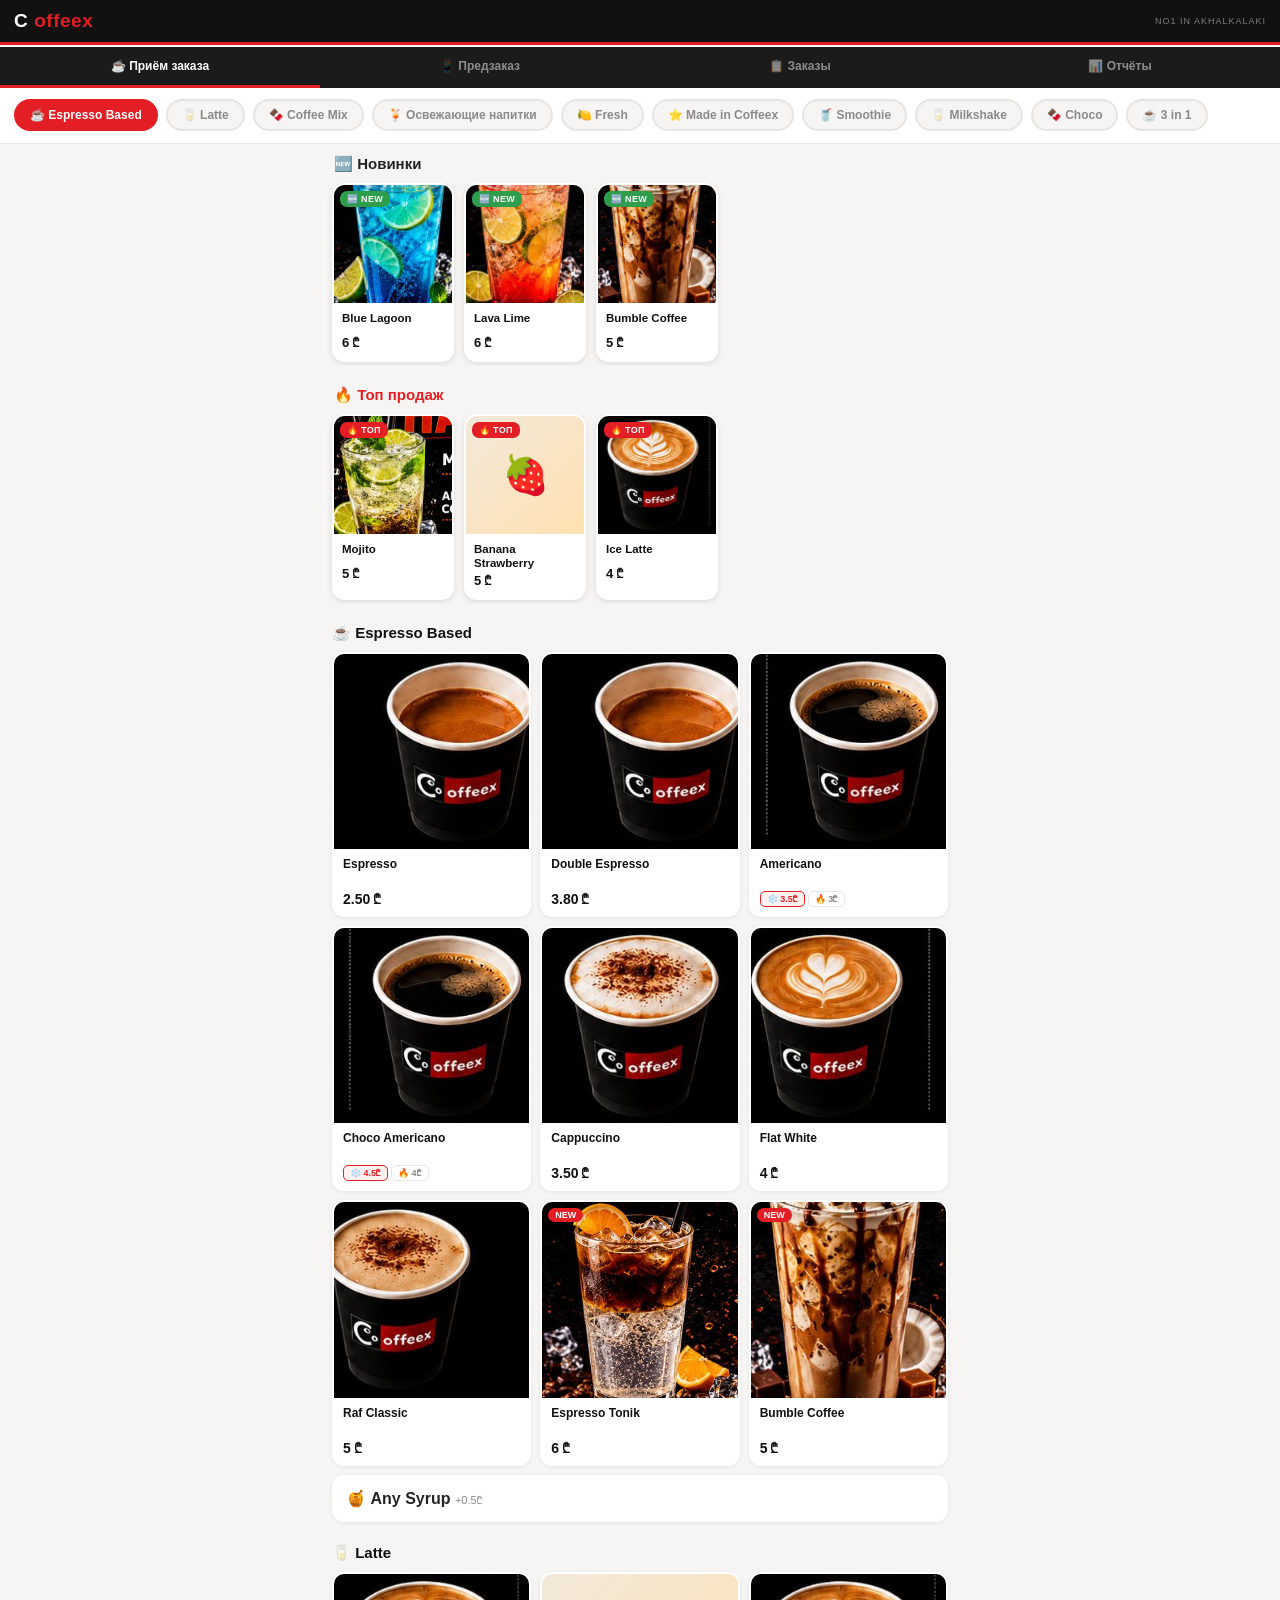
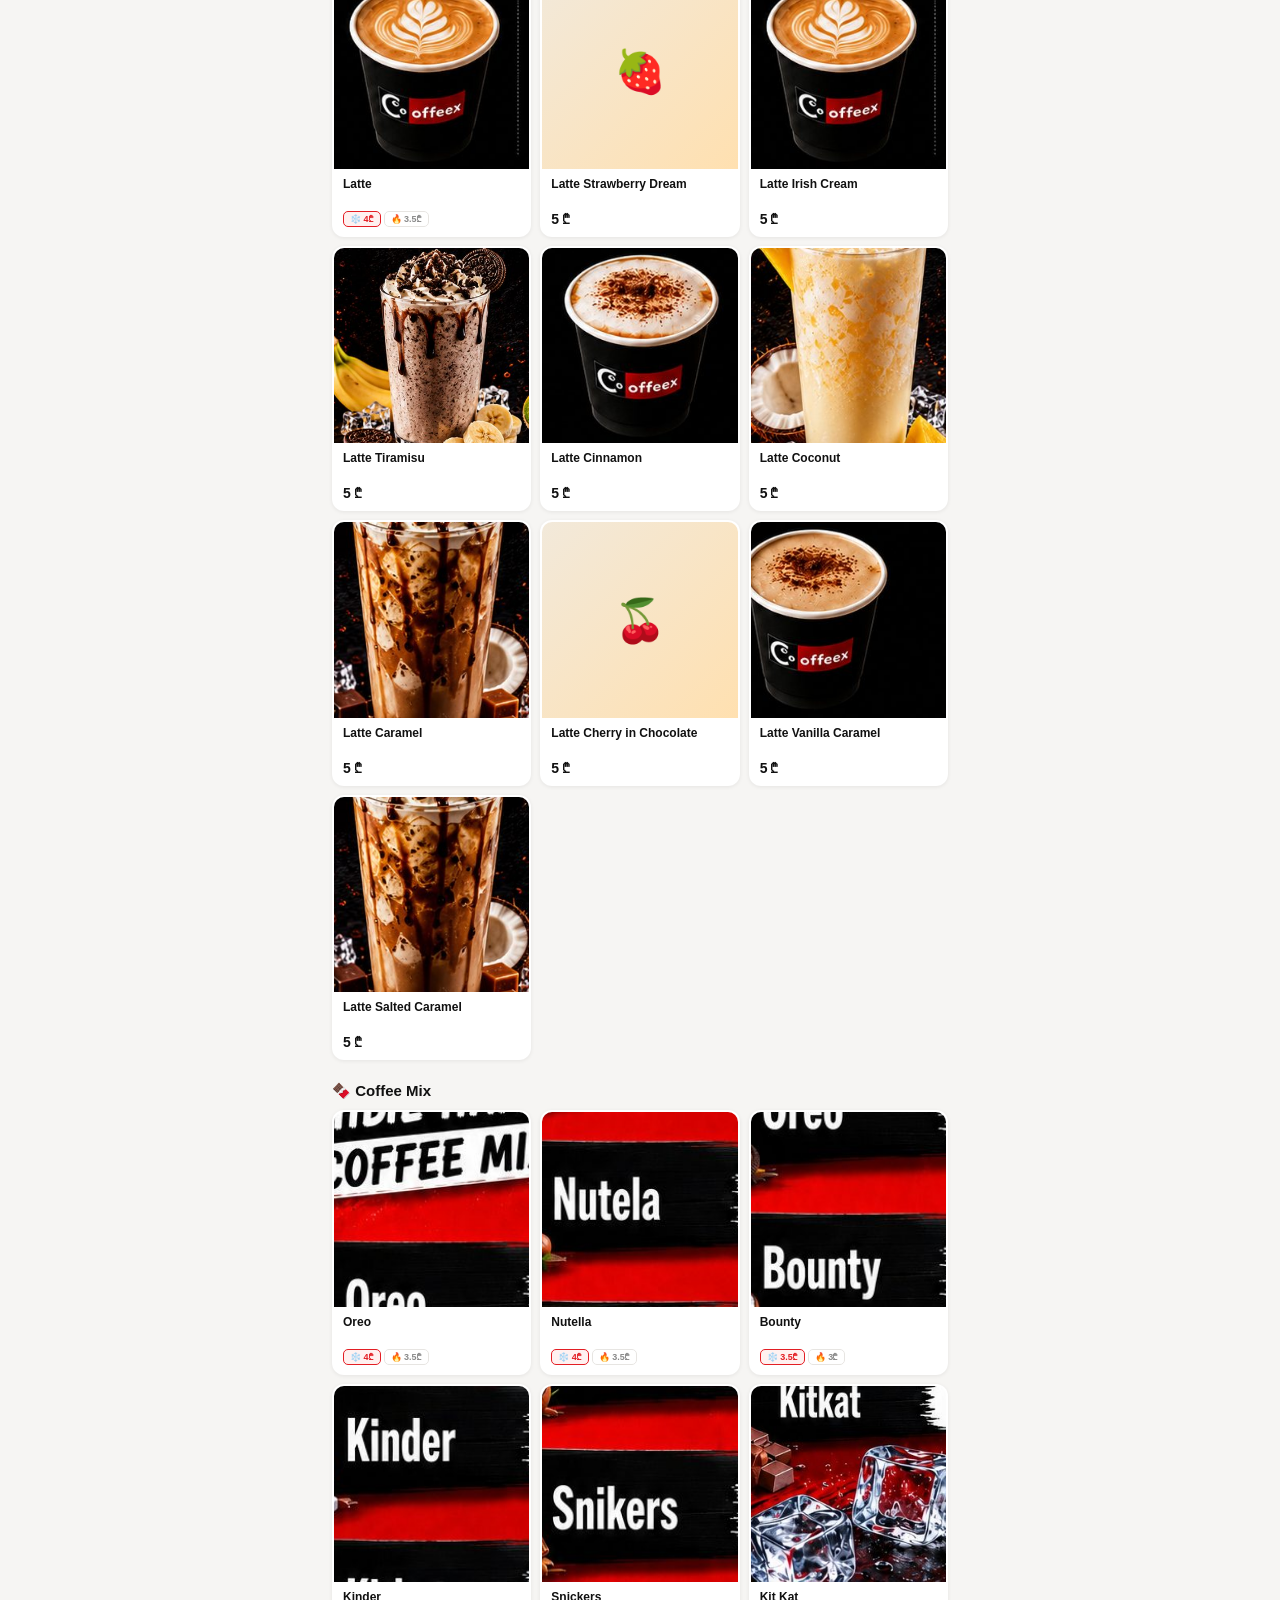
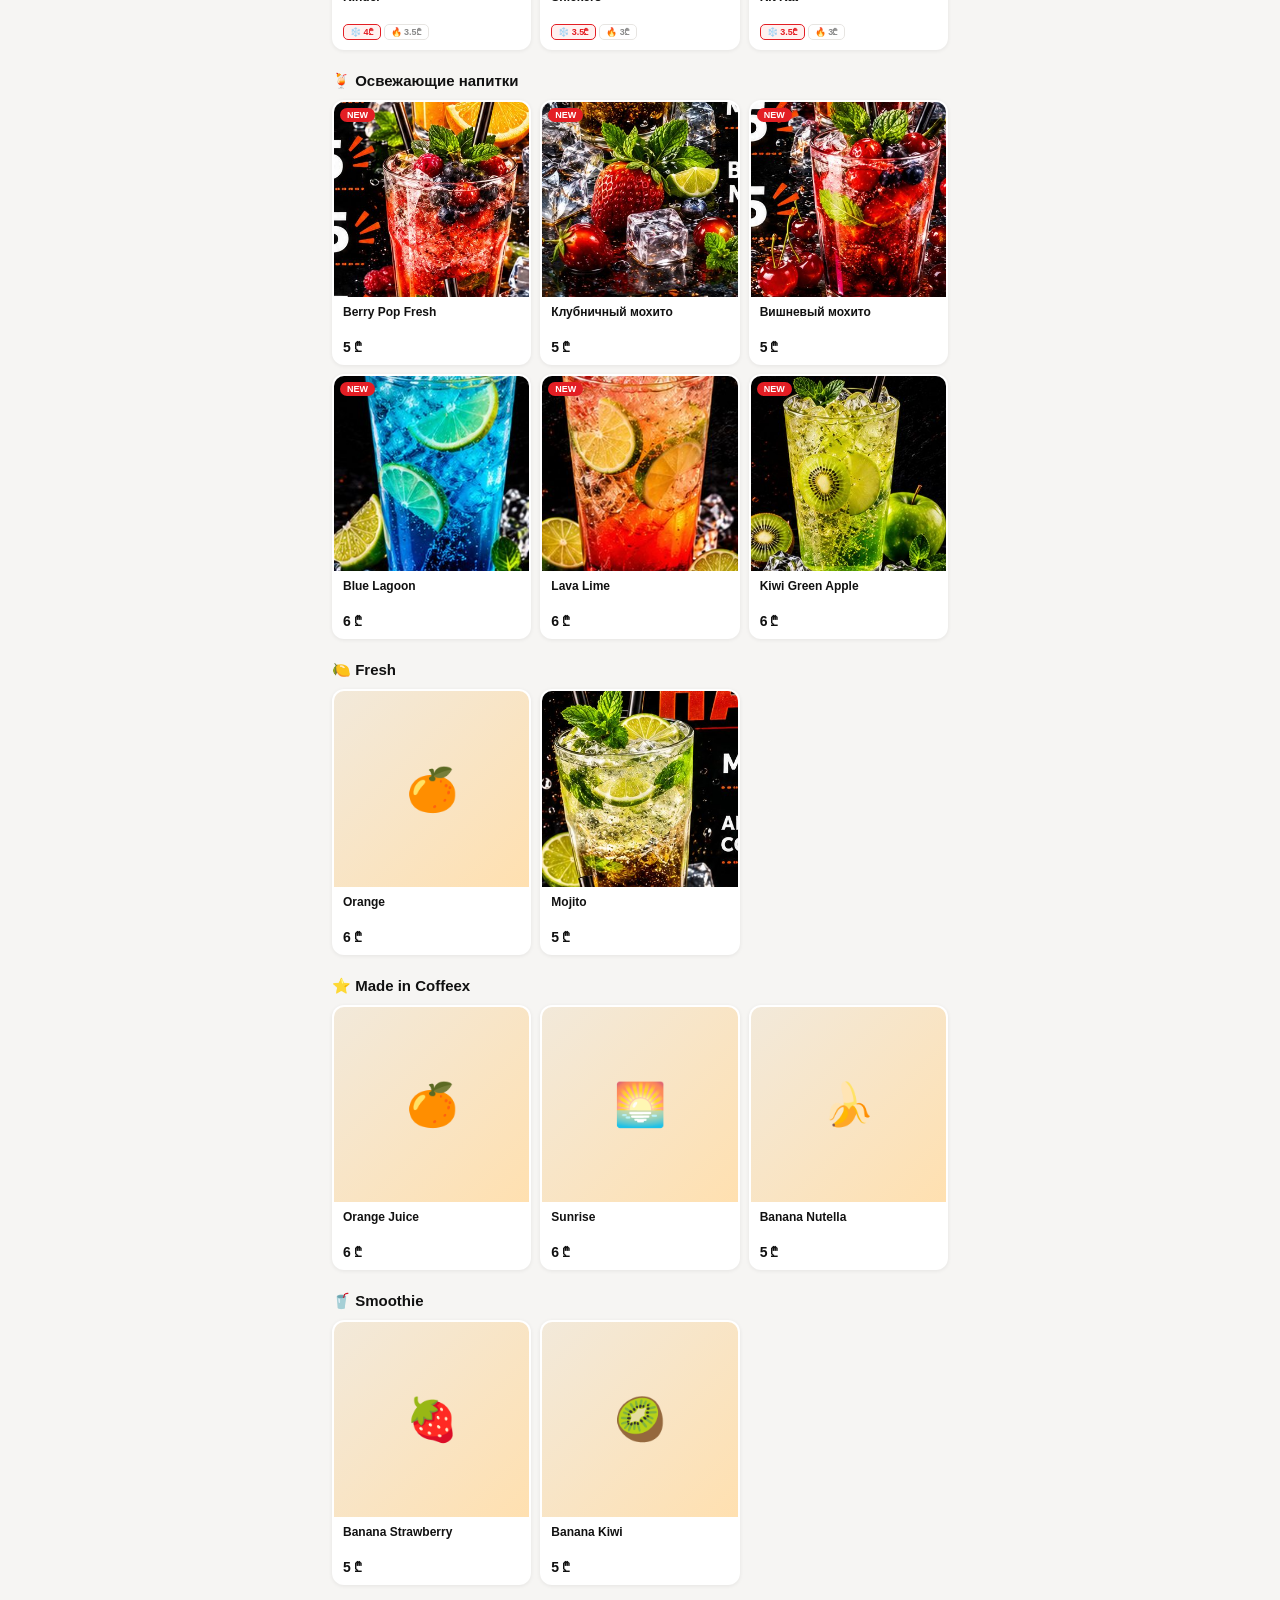
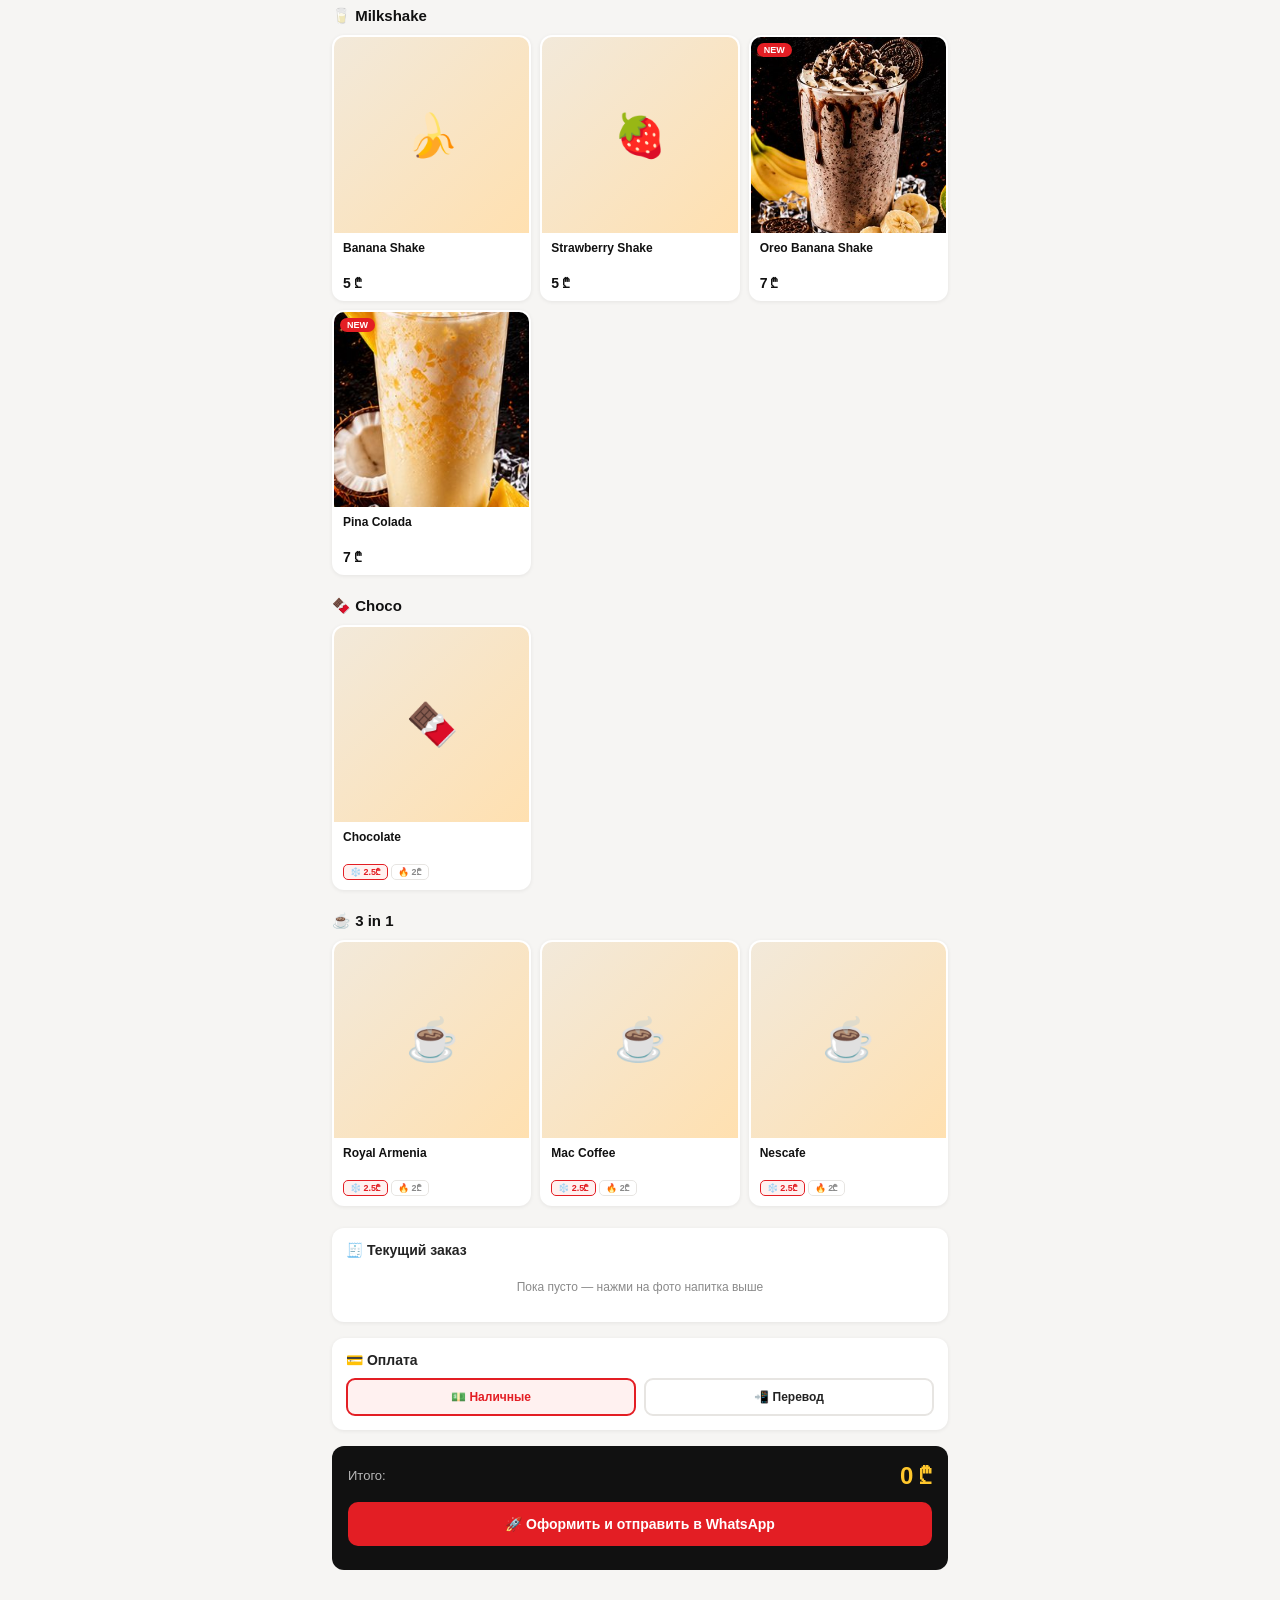
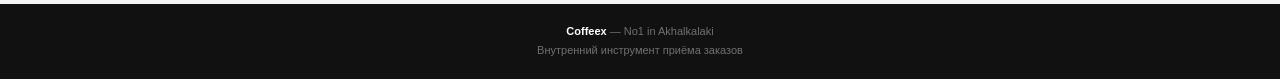
==== staff.html @ 1faa4d40 "Add files via upload" ====
<!DOCTYPE html>
<html lang="ru">
<head>
<meta charset="UTF-8">
<meta name="viewport" content="width=device-width, initial-scale=1.0, maximum-scale=1.0">
<title>Coffeex — Служебная панель</title>
<link rel="stylesheet" href="style.css">
</head>
<body>

<div class="brand-bar">
  <div class="brand-logo">C<span>offeex</span></div>
  <div class="brand-sub">No1 in Akhalkalaki</div>
</div>

<div class="main-tabs">
  <button class="main-tab active" id="tab-barista" onclick="showMainTab('barista')">☕ Приём заказа</button>
  <button class="main-tab" id="tab-predzakaz" onclick="showMainTab('predzakaz')">📱 Предзаказ</button>
  <button class="main-tab" id="tab-board" onclick="showMainTab('board')">📋 Заказы</button>
  <button class="main-tab" id="tab-reports" onclick="showMainTab('reports')">📊 Отчёты</button>
</div>

<!-- ============ TAB 1: ПРИЁМ ЗАКАЗА (бариста, оффлайн) ============ -->
<div class="view active" id="view-barista">
  <div class="cat-pills" id="pills-barista"></div>
  <div class="wrap">
    <div id="catalog-barista"></div>

    <div class="order-panel" id="orderpanel-barista">
      <div class="order-panel-title">🧾 Текущий заказ</div>
      <div id="orderlines-barista"></div>
    </div>

    <div class="order-panel">
      <div class="order-panel-title">💳 Оплата</div>
      <div class="pay-row">
        <div class="pay-opt sel" id="pay-cash-barista" onclick="selectPay('barista','cash')">💵 Наличные</div>
        <div class="pay-opt" id="pay-transfer-barista" onclick="selectPay('barista','transfer')">📲 Перевод</div>
      </div>
    </div>

    <div class="total-box">
      <div id="discount-row-barista" style="display:none;color:#FFC72C;font-size:12px;font-weight:700;margin-bottom:8px;">🎉 Скидка -10%: −<span id="discount-amt-barista">0</span>₾</div>
      <div class="total-final">
        <div class="total-final-lbl">Итого:</div>
        <div class="total-final-sum"><span id="ordertotal-barista">0</span> ₾</div>
      </div>
      <button class="btn-wa" onclick="submitBaristaOrder()">🚀 Оформить и отправить в WhatsApp</button>
    </div>
  </div>

  <div class="cart-bar" id="cartbar-barista">
    <div class="cart-info">
      <div class="cart-lbl" id="cartbar-lbl-barista">0 поз.</div>
      <div class="cart-sum">Итого: <em id="cartbar-sum-barista">0</em> ₾</div>
    </div>
    <button class="btn-cart-clear" onclick="clearCart('barista')">✕</button>
    <button class="btn-cart-action" onclick="scrollToOrderPanel('barista')">Заказ →</button>
  </div>
</div>

<!-- ============ TAB 2: ПРЕДЗАКАЗ (клиент) ============ -->
<div class="view" id="view-predzakaz">
  <div class="cat-pills" id="pills-predzakaz"></div>
  <div class="wrap">
    <div id="catalog-predzakaz"></div>

    <div class="order-panel" id="orderpanel-predzakaz">
      <div class="order-panel-title">🧾 Ваш предзаказ</div>
      <div id="orderlines-predzakaz"></div>
    </div>

    <div class="order-panel">
      <div class="order-panel-title">👤 Ваши данные</div>
      <div class="form-group">
        <label class="form-lbl">Имя *</label>
        <input class="form-inp" id="pz-name" type="text" placeholder="Как к вам обращаться?">
      </div>
      <div class="form-group">
        <label class="form-lbl">Телефон *</label>
        <input class="form-inp" id="pz-phone" type="tel" placeholder="+995 5XX XXX XXX" onblur="checkLoyalty()">
      </div>

      <div id="loyalty-widget" style="display:none;margin-bottom:4px;">
        <div id="loyalty-hint" style="font-size:11px;color:var(--mu);margin-bottom:6px;"></div>
        <div id="loyalty-dots" style="display:flex;gap:6px;overflow-x:auto;"></div>
      </div>

      <div class="form-group">
        <label class="form-lbl">К какому времени подойти?</label>
        <input class="form-inp" id="pz-time" type="text" placeholder="Например: через 20 минут">
      </div>
    </div>

    <div class="order-panel">
      <div class="order-panel-title">💳 Оплата</div>
      <div class="pay-row">
        <div class="pay-opt sel" id="pay-cash-predzakaz" onclick="selectPay('predzakaz','cash')">💵 Наличные</div>
        <div class="pay-opt" id="pay-transfer-predzakaz" onclick="selectPay('predzakaz','transfer')">📲 Перевод</div>
      </div>
      <div class="pay-link-box" id="paylink-predzakaz" style="display:none">
        <div id="pay-link-text" style="white-space:pre-line;margin-bottom:6px;">Перевод на счёт Арутюна (временно):<br>TBC: XXXX XXXX XXXX XXXX<br>BOG: XXXX XXXX XXXX XXXX</div>
        <button class="btn-paid" id="btn-marked-paid" onclick="markPredzakazPaidClicked()">Я перевёл(а) — отметить</button>
      </div>
    </div>

    <div id="pz-err" class="err-msg"></div>
    <div id="pz-ok" class="ok-msg"></div>

    <div class="total-box">
      <div id="discount-row-predzakaz" style="display:none;color:#FFC72C;font-size:12px;font-weight:700;margin-bottom:8px;">🎉 Скидка -10%: −<span id="discount-amt-predzakaz">0</span>₾</div>
      <div class="total-final">
        <div class="total-final-lbl">Итого:</div>
        <div class="total-final-sum"><span id="ordertotal-predzakaz">0</span> ₾</div>
      </div>
      <button class="btn-wa" onclick="submitPredzakaz()">🚀 Отправить предзаказ</button>
    </div>
  </div>

  <div class="cart-bar" id="cartbar-predzakaz">
    <div class="cart-info">
      <div class="cart-lbl" id="cartbar-lbl-predzakaz">0 поз.</div>
      <div class="cart-sum">Итого: <em id="cartbar-sum-predzakaz">0</em> ₾</div>
    </div>
    <button class="btn-cart-clear" onclick="clearCart('predzakaz')">✕</button>
    <button class="btn-cart-action" onclick="scrollToOrderPanel('predzakaz')">Заказ →</button>
  </div>
</div>

<!-- ============ TAB 3: ЗАКАЗЫ (доска статусов) ============ -->
<div class="view" id="view-board">
  <div class="wrap">
    <div class="board-filters">
      <button class="cat-pill active" onclick="filterBoard('all')">Все</button>
      <button class="cat-pill" onclick="filterBoard('new')">🟠 Новые</button>
      <button class="cat-pill" onclick="filterBoard('pending')">🟡 Ждут подтв.</button>
      <button class="cat-pill" onclick="filterBoard('paid')">🟢 Оплачено</button>
      <button class="cat-pill" onclick="filterBoard('cancelled')">Отменено</button>
    </div>
    <button class="report-btn" style="margin-bottom:12px" onclick="loadOrderBoard()">🔄 Обновить</button>
    <div id="board-list"></div>
  </div>
</div>

<!-- ============ TAB 4: ОТЧЁТЫ ============ -->
<div class="view" id="view-reports">
  <div class="wrap">
    <div class="report-btn-row">
      <button class="report-btn" onclick="loadReport('today')">📅 Сегодня</button>
      <button class="report-btn" onclick="loadReport('month')">🗓️ Этот месяц</button>
    </div>
    <div id="report-result"></div>
  </div>
</div>

<footer>
  <p><strong style="color:white">Coffeex</strong> — No1 in Akhalkalaki<br>Внутренний инструмент приёма заказов</p>
</footer>

<script src="catalog-data.js"></script>
<script src="app.js"></script>
</body>
</html>
---- style.css ----
*{margin:0;padding:0;box-sizing:border-box;}
:root{
  --red:#E31E24;
  --red-dark:#B0151A;
  --black:#111111;
  --black2:#1B1B1B;
  --yellow:#FFC72C;
  --bg:#F6F5F3;
  --card:#FFFFFF;
  --border:#E7E5E2;
  --tx:#232323;
  --mu:#8A8A8A;
  --gr:#2E9E4C;
  --warn:#E67E22;
}
html,body{height:100%;}
body{font-family:-apple-system,BlinkMacSystemFont,'Segoe UI',sans-serif;background:var(--bg);color:var(--tx);padding-bottom:70px;}

/* TOP BRAND BAR */
.brand-bar{background:var(--black);padding:10px 14px;display:flex;align-items:center;justify-content:space-between;position:sticky;top:0;z-index:200;border-bottom:3px solid var(--red);}
.brand-logo{color:white;font-size:19px;font-weight:900;letter-spacing:0.5px;display:flex;align-items:center;gap:6px;}
.brand-logo span{color:var(--red);}
.brand-sub{color:rgba(255,255,255,0.45);font-size:9px;text-transform:uppercase;letter-spacing:1px;}

/* MAIN TABS */
.main-tabs{display:flex;background:var(--black2);position:sticky;top:47px;z-index:190;overflow-x:auto;}
.main-tab{flex:1;background:none;border:none;color:rgba(255,255,255,0.5);padding:12px 8px;font-size:12px;font-weight:800;cursor:pointer;white-space:nowrap;border-bottom:3px solid transparent;}
.main-tab.active{color:white;border-bottom-color:var(--red);}
.view{display:none;}
.view.active{display:block;}

/* CATEGORY PILLS */
.cat-pills{display:flex;gap:8px;padding:12px 14px;overflow-x:auto;background:white;border-bottom:1px solid var(--border);position:sticky;top:87px;z-index:150;}
.cat-pill{background:var(--bg);border:2px solid var(--border);color:var(--mu);padding:7px 14px;border-radius:20px;font-size:12px;font-weight:700;cursor:pointer;white-space:nowrap;flex-shrink:0;display:flex;align-items:center;gap:5px;}
.cat-pill.active{background:var(--red);border-color:var(--red);color:white;}

.wrap{max-width:640px;margin:0 auto;padding:12px 12px 24px;}

.cat-section{margin-bottom:22px;}
.cat-title{font-size:15px;font-weight:900;color:var(--black);margin-bottom:10px;display:flex;align-items:center;gap:6px;}

/* FEATURED RAILS — Новинки / Топ продаж, горизонтальная прокрутка */
.featured-section{margin-bottom:20px;}
.featured-title{font-size:15px;font-weight:900;margin-bottom:10px;padding-left:2px;}
.featured-title.top{color:var(--red);}
.featured-rail{display:flex;gap:10px;overflow-x:auto;padding-bottom:4px;margin:0 -12px;padding-left:12px;padding-right:12px;scroll-snap-type:x proximity;-webkit-overflow-scrolling:touch;}
.featured-card{flex:0 0 122px;scroll-snap-align:start;background:var(--card);border-radius:13px;overflow:hidden;box-shadow:0 2px 6px rgba(0,0,0,0.1);border:2px solid transparent;cursor:pointer;}
.featured-card.in-cart{border-color:var(--gr);}
.feat-photo{width:100%;aspect-ratio:1/1;position:relative;background:linear-gradient(135deg,#f2e9da,#ffe0b0);display:flex;align-items:center;justify-content:center;font-size:38px;}
.feat-photo img{width:100%;height:100%;object-fit:cover;display:block;}
.featured-ribbon{position:absolute;top:6px;left:6px;font-size:9px;font-weight:900;padding:3px 7px;border-radius:7px;color:white;letter-spacing:0.3px;}
.featured-ribbon.new{background:var(--gr);}
.featured-ribbon.top{background:var(--red);}
.feat-qty-badge{position:absolute !important;top:6px;right:6px;}
.feat-name{font-size:11.5px;font-weight:800;padding:8px 8px 2px;line-height:1.25;min-height:32px;color:var(--black);}
.feat-price{font-size:13px;font-weight:900;padding:0 8px 10px;color:var(--black);}

/* PRODUCT GRID (tap-fast style) */
.prod-grid{display:grid;grid-template-columns:repeat(2,1fr);gap:9px;}
.prod-tile{background:var(--card);border-radius:12px;overflow:hidden;box-shadow:0 1px 4px rgba(0,0,0,0.07);position:relative;cursor:pointer;border:2px solid transparent;transition:border-color .12s;}
.prod-tile:active{border-color:var(--red);}
.prod-tile.in-cart{border-color:var(--gr);}
.prod-photo{width:100%;aspect-ratio:1/1;object-fit:cover;background:linear-gradient(135deg,#f2e9da,#ffe0b0);display:flex;align-items:center;justify-content:center;font-size:42px;}
.prod-photo img{width:100%;height:100%;object-fit:cover;display:block;}
.prod-badge{position:absolute;top:6px;left:6px;background:var(--red);color:white;font-size:9px;font-weight:800;padding:2px 7px;border-radius:8px;text-transform:uppercase;}
.prod-body{padding:8px 9px;}
.prod-name{font-size:12px;font-weight:800;color:var(--black);line-height:1.25;margin-bottom:4px;min-height:30px;}
.prod-bottom{display:flex;align-items:center;justify-content:space-between;}
.prod-price{font-size:14px;font-weight:900;color:var(--black);}
.prod-price small{font-size:10px;font-weight:600;color:var(--mu);}
.prod-qty-badge{background:var(--gr);color:white;font-size:11px;font-weight:900;min-width:20px;height:20px;border-radius:10px;display:flex;align-items:center;justify-content:center;padding:0 5px;}
.hotcold-tag{display:flex;gap:3px;margin-top:3px;}
.hc-btn{font-size:9px;font-weight:800;padding:2px 6px;border-radius:5px;border:1.5px solid var(--border);color:var(--mu);background:white;}
.hc-btn.sel{border-color:var(--red);color:var(--red);background:#FFF1F0;}

/* CART BAR (sticky bottom) */
.cart-bar{position:fixed;left:0;right:0;bottom:0;z-index:220;background:var(--black);border-top:3px solid var(--red);padding:10px 14px;display:none;align-items:center;gap:10px;}
.cart-bar.show{display:flex;}
.cart-info{flex:1;}
.cart-lbl{font-size:10px;color:rgba(255,255,255,0.5);}
.cart-sum{font-size:18px;font-weight:900;color:white;}
.cart-sum em{color:var(--yellow);font-style:normal;}
.btn-cart-action{background:var(--red);color:white;border:none;padding:10px 18px;border-radius:8px;font-size:13px;font-weight:800;cursor:pointer;white-space:nowrap;}
.btn-cart-clear{background:none;border:1px solid rgba(255,255,255,0.25);color:rgba(255,255,255,0.6);padding:10px;border-radius:8px;font-size:12px;cursor:pointer;}

/* CURRENT ORDER PANEL (barista view: list of items added) */
.order-panel{background:white;border-radius:12px;padding:14px;margin-bottom:16px;box-shadow:0 1px 4px rgba(0,0,0,0.07);}
.order-panel-title{font-size:14px;font-weight:900;margin-bottom:8px;}
.order-line{display:flex;justify-content:space-between;align-items:center;padding:7px 0;border-bottom:1px solid var(--border);font-size:13px;}
.order-line:last-child{border-bottom:none;}
.order-line-name{flex:1;}
.order-line-qty{display:flex;align-items:center;gap:6px;margin:0 8px;}
.qty-btn{width:24px;height:24px;border:none;border-radius:6px;background:var(--bg);font-size:14px;font-weight:800;cursor:pointer;}
.order-line-price{font-weight:800;min-width:56px;text-align:right;}
.empty-hint{color:var(--mu);font-size:12px;text-align:center;padding:14px 0;}

/* PAY METHOD */
.pay-row{display:flex;gap:8px;margin-top:10px;}
.pay-opt{flex:1;border:2px solid var(--border);border-radius:9px;padding:10px;text-align:center;cursor:pointer;font-size:12px;font-weight:700;}
.pay-opt.sel{border-color:var(--red);background:#FFF1F0;color:var(--red);}

/* FORM */
.form-group{margin-bottom:11px;}
.form-lbl{font-size:11px;font-weight:700;color:var(--black);display:block;margin-bottom:5px;text-transform:uppercase;letter-spacing:0.4px;}
.form-inp{width:100%;padding:11px 12px;border:1.5px solid var(--border);border-radius:8px;font-size:14px;font-family:inherit;outline:none;color:var(--tx);}
.form-inp:focus{border-color:var(--red);}
.seg-row{display:flex;gap:8px;}
.seg-opt{flex:1;border:2px solid var(--border);border-radius:9px;padding:11px;text-align:center;cursor:pointer;font-size:13px;font-weight:700;}
.seg-opt.sel{border-color:var(--red);background:#FFF1F0;color:var(--red);}
.conditional-block{display:none;margin-top:10px;}
.conditional-block.show{display:block;}

/* PAYMENT LINK BLOCK */
.pay-link-box{background:var(--bg);border:1.5px dashed var(--border);border-radius:10px;padding:12px;margin-top:8px;font-size:12px;}
.pay-link-box a{color:var(--red);font-weight:800;word-break:break-all;}
.btn-paid{width:100%;background:var(--gr);color:white;border:none;padding:11px;border-radius:9px;font-size:13px;font-weight:800;margin-top:8px;cursor:pointer;}

/* TOTAL BOX */
.total-box{background:var(--black);border-radius:12px;padding:16px;margin-top:12px;}
.total-final{display:flex;justify-content:space-between;align-items:center;margin-bottom:12px;}
.total-final-lbl{color:rgba(255,255,255,0.7);font-size:13px;}
.total-final-sum{color:var(--yellow);font-size:24px;font-weight:900;}
.btn-wa{display:block;width:100%;background:var(--red);color:white;border:none;padding:14px;border-radius:10px;font-size:14px;font-weight:800;cursor:pointer;margin-bottom:8px;}
.btn-secondary{display:block;width:100%;background:rgba(255,255,255,0.1);color:white;border:none;padding:12px;border-radius:10px;font-size:13px;font-weight:700;cursor:pointer;}
.err-msg{display:none;color:var(--red);font-size:12px;font-weight:600;padding:9px 12px;background:#FFF1F0;border-radius:6px;border:1px solid #FFC9C9;margin-bottom:8px;}
.ok-msg{display:none;color:var(--gr);font-size:12px;font-weight:700;padding:9px 12px;background:#EAF7EE;border-radius:6px;border:1px solid #BFE6CB;margin-bottom:8px;}

/* ORDER BOARD */
.board-filters{display:flex;gap:6px;padding:10px 0;overflow-x:auto;}
.board-order-card{background:white;border-radius:11px;padding:12px 14px;margin-bottom:9px;box-shadow:0 1px 4px rgba(0,0,0,0.06);border-left:4px solid var(--mu);}
.board-order-card.status-new{border-left-color:var(--warn);}
.board-order-card.status-pending{border-left-color:var(--yellow);}
.board-order-card.status-paid{border-left-color:var(--gr);}
.board-order-card.status-cancelled{border-left-color:var(--mu);opacity:0.55;}
.boc-top{display:flex;justify-content:space-between;align-items:flex-start;margin-bottom:6px;}
.boc-id{font-size:10px;color:var(--mu);}
.boc-time{font-size:10px;color:var(--mu);}
.boc-name{font-weight:800;font-size:14px;}
.boc-items{font-size:12px;color:var(--tx);margin:6px 0;line-height:1.5;}
.boc-sum{font-weight:900;font-size:15px;}
.boc-badges{display:flex;gap:6px;margin-top:6px;flex-wrap:wrap;}
.boc-badge{font-size:10px;font-weight:700;padding:3px 8px;border-radius:6px;background:var(--bg);color:var(--mu);}
.boc-actions{display:flex;gap:6px;margin-top:9px;}
.boc-btn{flex:1;border:none;padding:8px;border-radius:7px;font-size:11px;font-weight:800;cursor:pointer;}
.boc-btn.paid{background:var(--gr);color:white;}
.boc-btn.cancel{background:var(--bg);color:var(--mu);}
.boc-btn.wa{background:var(--yellow);color:var(--black);}

/* REPORTS */
.report-btn-row{display:flex;gap:8px;margin-bottom:14px;flex-wrap:wrap;}
.report-btn{flex:1;min-width:100px;background:var(--black);color:white;border:none;padding:12px;border-radius:9px;font-size:12px;font-weight:800;cursor:pointer;}
.report-card{background:white;border-radius:12px;padding:16px;margin-bottom:12px;box-shadow:0 1px 4px rgba(0,0,0,0.06);}
.report-row{display:flex;justify-content:space-between;padding:8px 0;border-bottom:1px solid var(--border);font-size:13px;}
.report-row:last-child{border-bottom:none;}
.report-row-lbl{color:var(--mu);}
.report-row-val{font-weight:800;}
.report-big{text-align:center;padding:10px 0;}
.report-big-num{font-size:30px;font-weight:900;color:var(--black);}
.report-big-lbl{font-size:11px;color:var(--mu);text-transform:uppercase;}
.loading-hint{text-align:center;color:var(--mu);font-size:12px;padding:20px 0;}

/* MODAL */
.modal-overlay{display:none;position:fixed;inset:0;background:rgba(0,0,0,0.6);z-index:300;align-items:flex-end;justify-content:center;}
.modal-overlay.show{display:flex;}
.modal-box{background:white;border-radius:18px 18px 0 0;width:100%;max-width:520px;padding:20px;max-height:88vh;overflow-y:auto;}
.modal-handle{width:38px;height:4px;background:#ddd;border-radius:2px;margin:0 auto 14px;}

footer{background:var(--black);padding:18px 14px;text-align:center;margin-top:10px;}
footer p{color:rgba(255,255,255,0.4);font-size:11px;line-height:1.8;}

@media(min-width:520px){
  .prod-grid{grid-template-columns:repeat(3,1fr);}
}
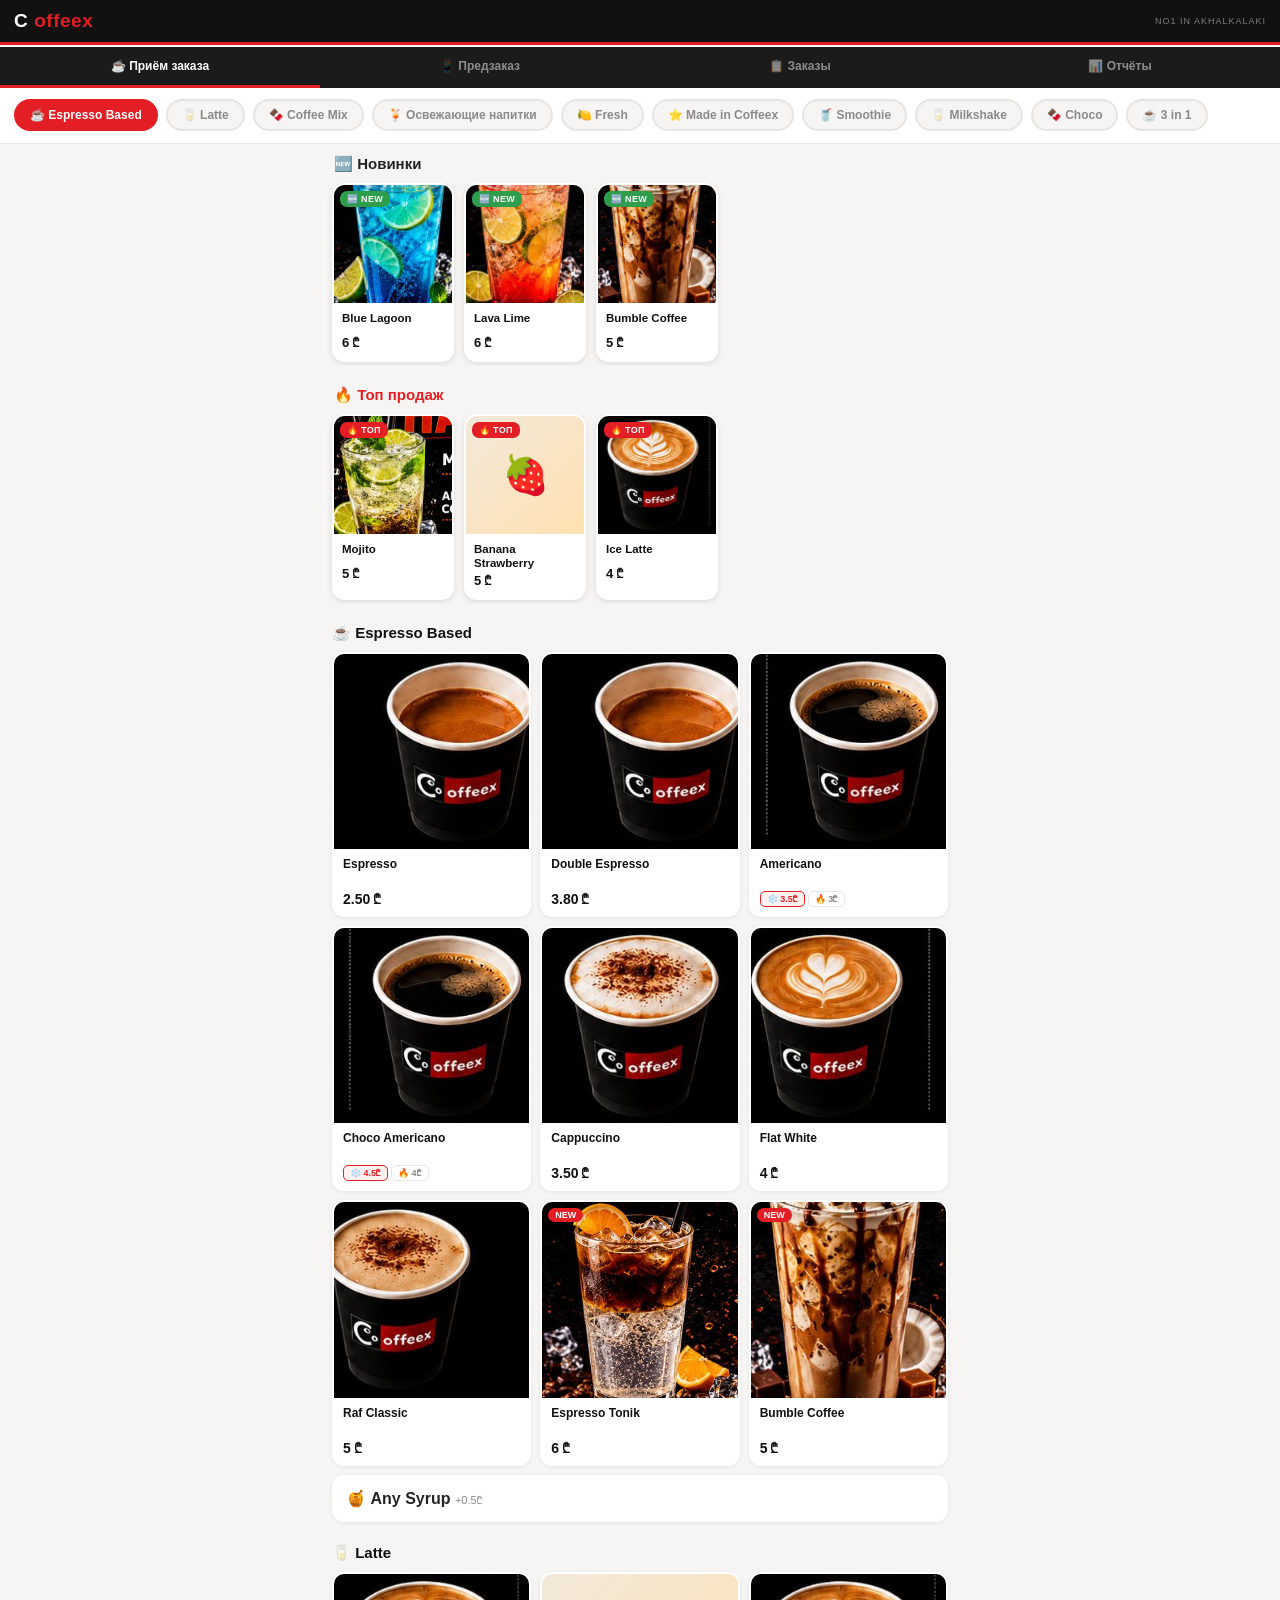
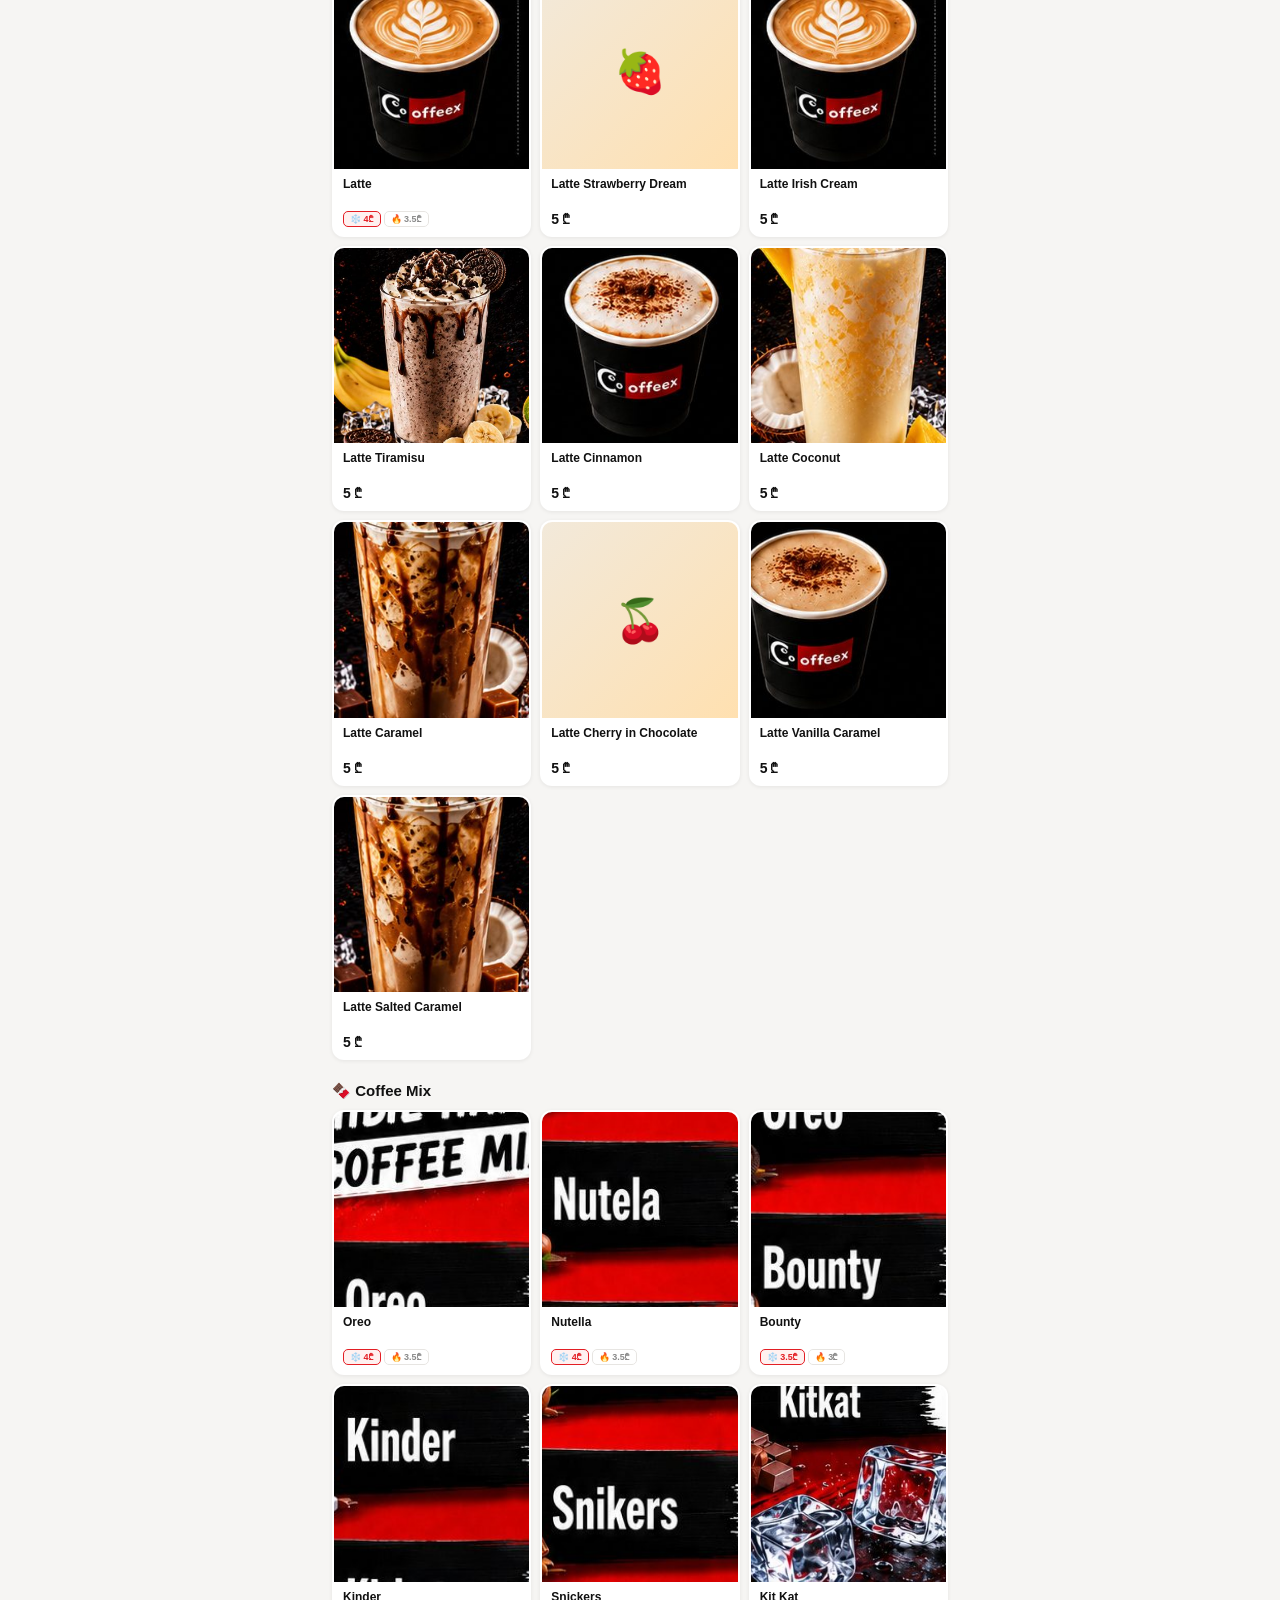
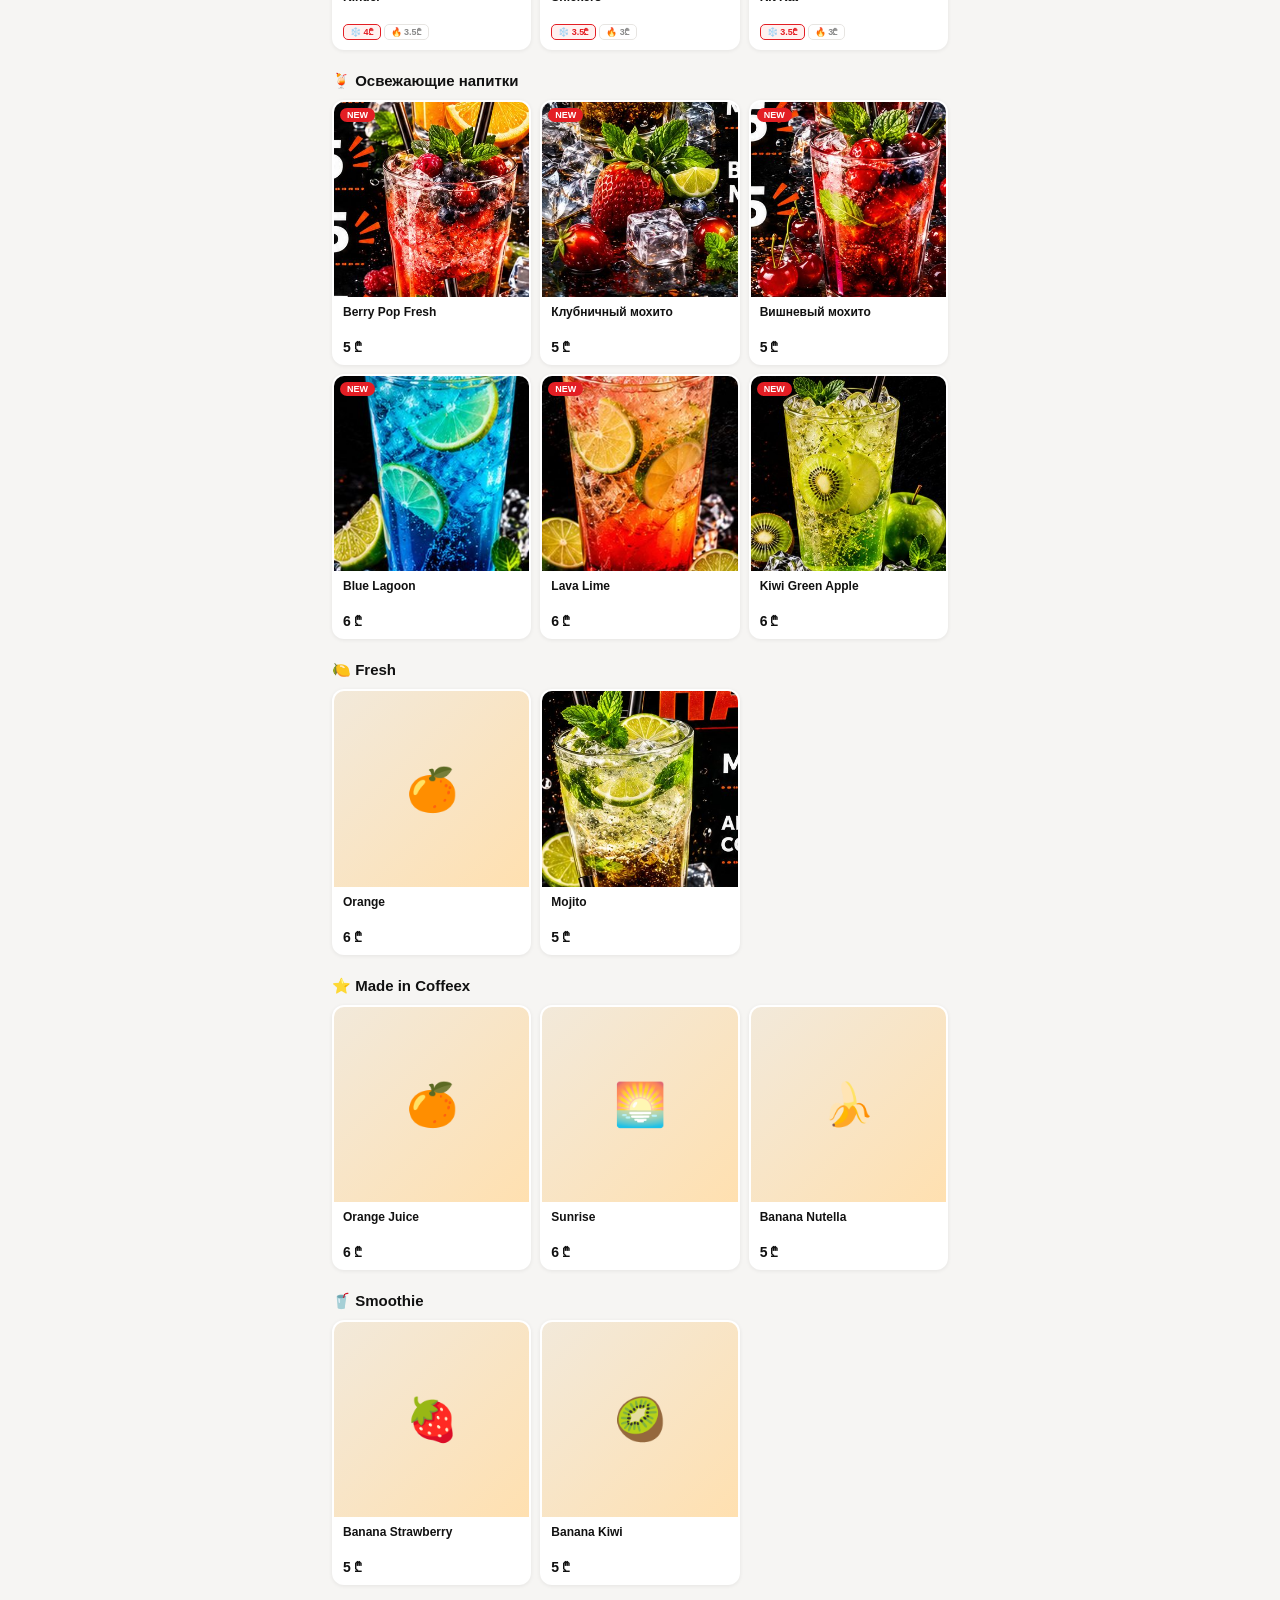
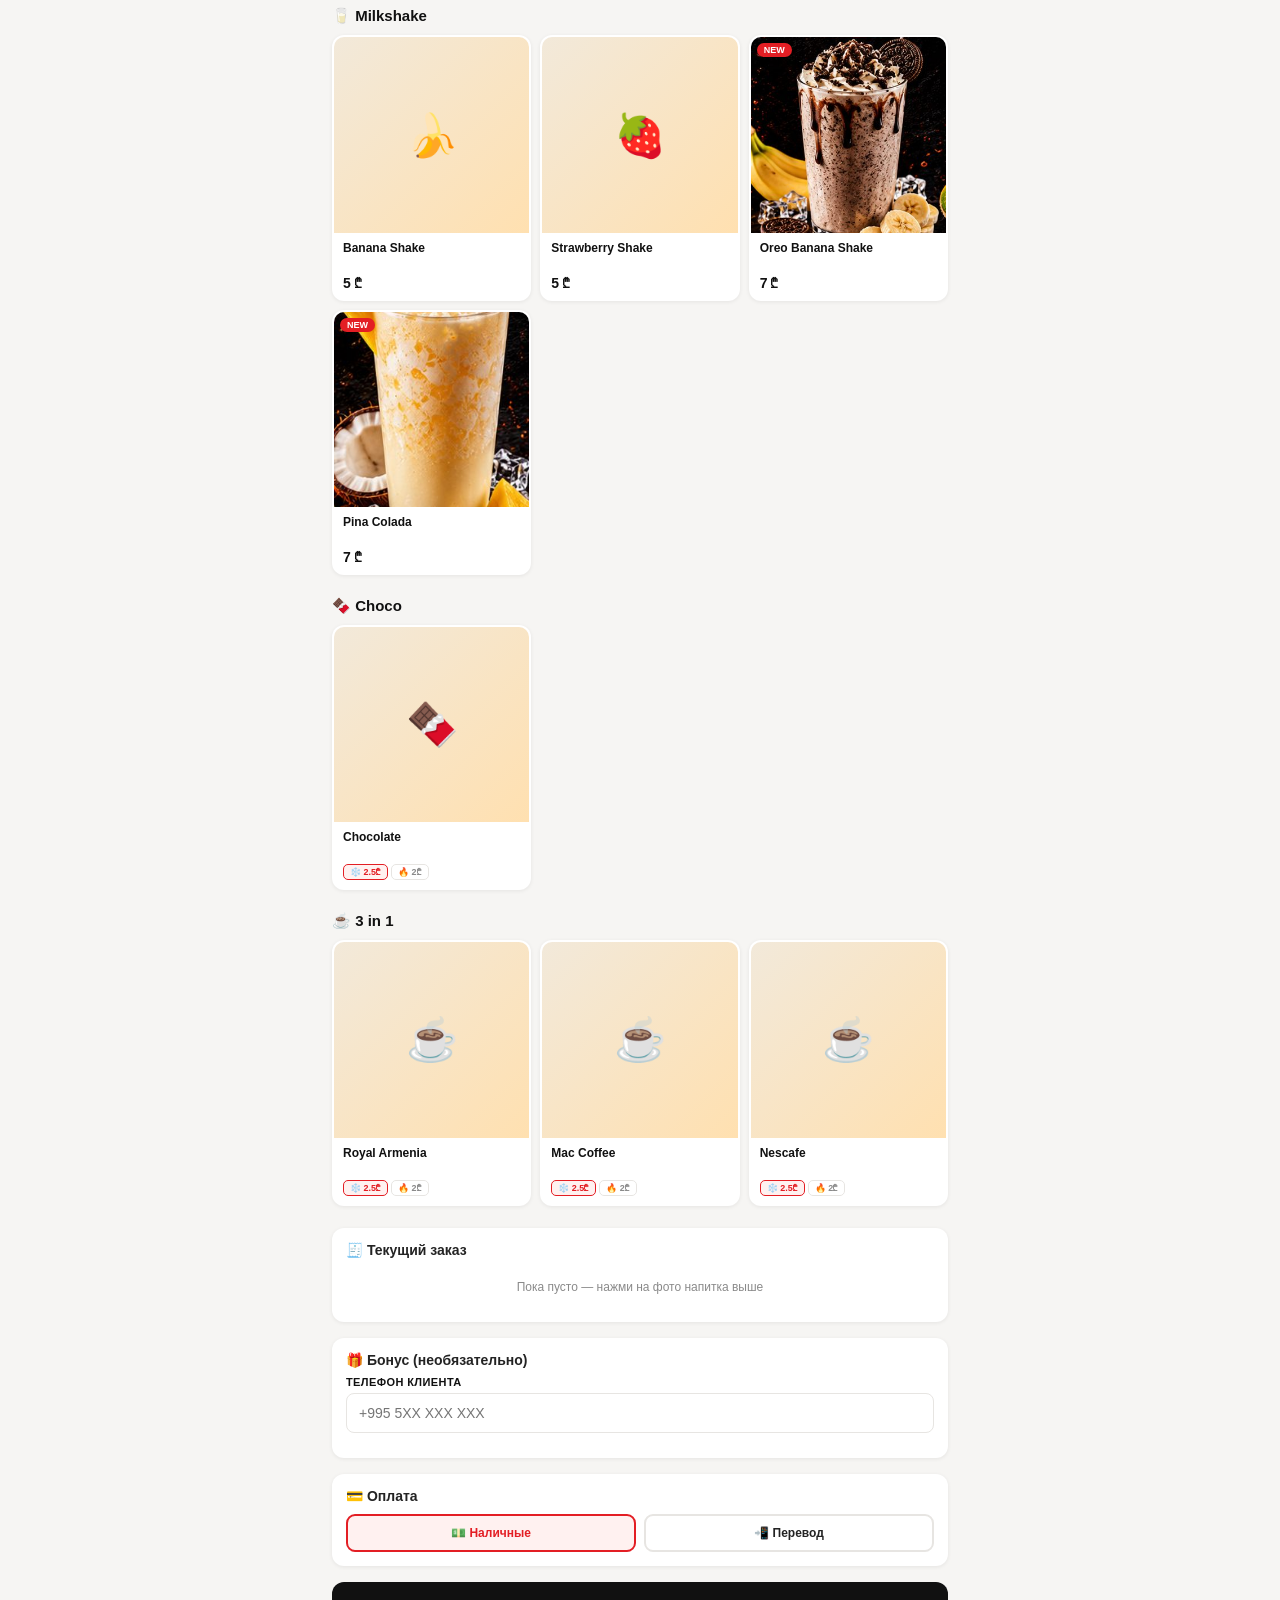
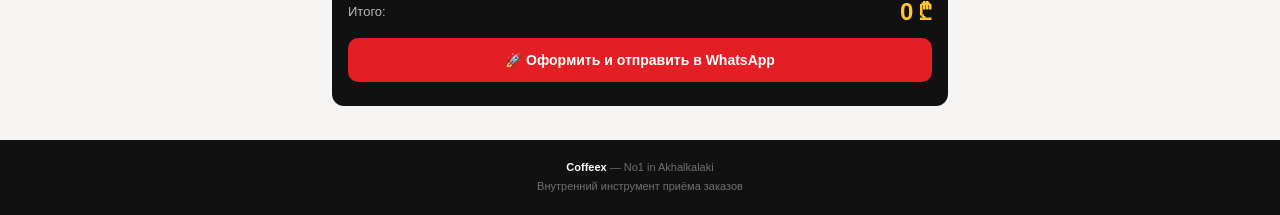
==== commit ae6fe666: "Add files via upload" ====
--- a/staff.html
+++ b/staff.html
@@ -29,6 +29,19 @@
     <div class="order-panel" id="orderpanel-barista">
       <div class="order-panel-title">🧾 Текущий заказ</div>
       <div id="orderlines-barista"></div>
+    </div>
+
+    <div class="order-panel">
+      <div class="order-panel-title">🎁 Бонус (необязательно)</div>
+      <div class="form-group">
+        <label class="form-lbl">Телефон клиента</label>
+        <input class="form-inp" id="barista-phone" type="tel" placeholder="+995 5XX XXX XXX" onblur="checkLoyalty('barista')">
+      </div>
+      <div id="loyalty-widget-barista" style="display:none;margin-bottom:4px;">
+        <div id="loyalty-hint-barista" style="font-size:11px;color:var(--mu);margin-bottom:6px;"></div>
+        <div id="loyalty-dots-barista" style="display:flex;gap:6px;overflow-x:auto;margin-bottom:8px;"></div>
+        <button id="bonus-toggle-barista" style="display:none;width:100%;padding:10px;border:none;border-radius:10px;background:#eee;color:#333;font-weight:800;font-size:12px;" onclick="toggleBonusMode()">🎁 Списать бесплатный кофе</button>
+      </div>
     </div>
 
     <div class="order-panel">
@@ -136,6 +149,7 @@
       <button class="cat-pill" onclick="filterBoard('pending')">🟡 Ждут подтв.</button>
       <button class="cat-pill" onclick="filterBoard('paid')">🟢 Оплачено</button>
       <button class="cat-pill" onclick="filterBoard('cancelled')">Отменено</button>
+      <button class="cat-pill" onclick="filterBoard('bonus')">🎁 Бонус</button>
     </div>
     <button class="report-btn" style="margin-bottom:12px" onclick="loadOrderBoard()">🔄 Обновить</button>
     <div id="board-list"></div>
